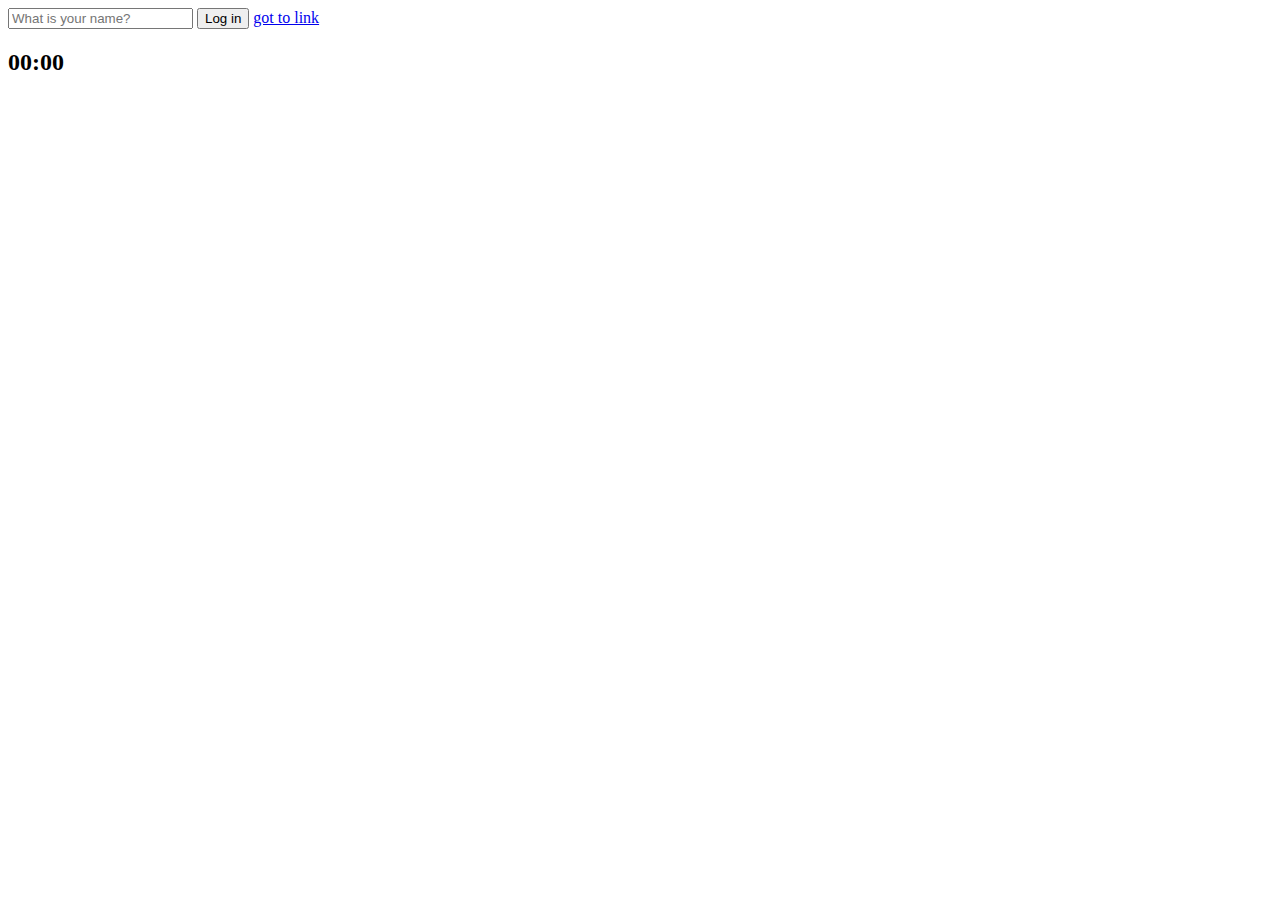
==== index.html @ 9eb89433 "0219" ====
<!DOCTYPE html>
<html lang="en">
<head>
    <meta charset="UTF-8">
    <meta http-equiv="X-UA-Compatible" content="IE=edge">
    <meta name="viewport" content="width=device-width, initial-scale=1.0">
    <title>document</title>
    <link rel="stylesheet" href="./style.css">
</head>
<body>
    <form class="hidden" id = "login-form">
        <input type="text" maxlength ="15"; placeholder="What is your name?" required>
        <input type="submit" value="Log in">
        <a href="www.naver.com">got to link</a>
    </form>
    <h2 id="clock">00:00</h2>
    <h1 id="greeting" class="hidden"></h1>
    <script src="./js/app.js"></script>
    <script src="js/clock.js"></script>
</body>
</html>
---- style.css ----
.hidden
{
    display: none;
}
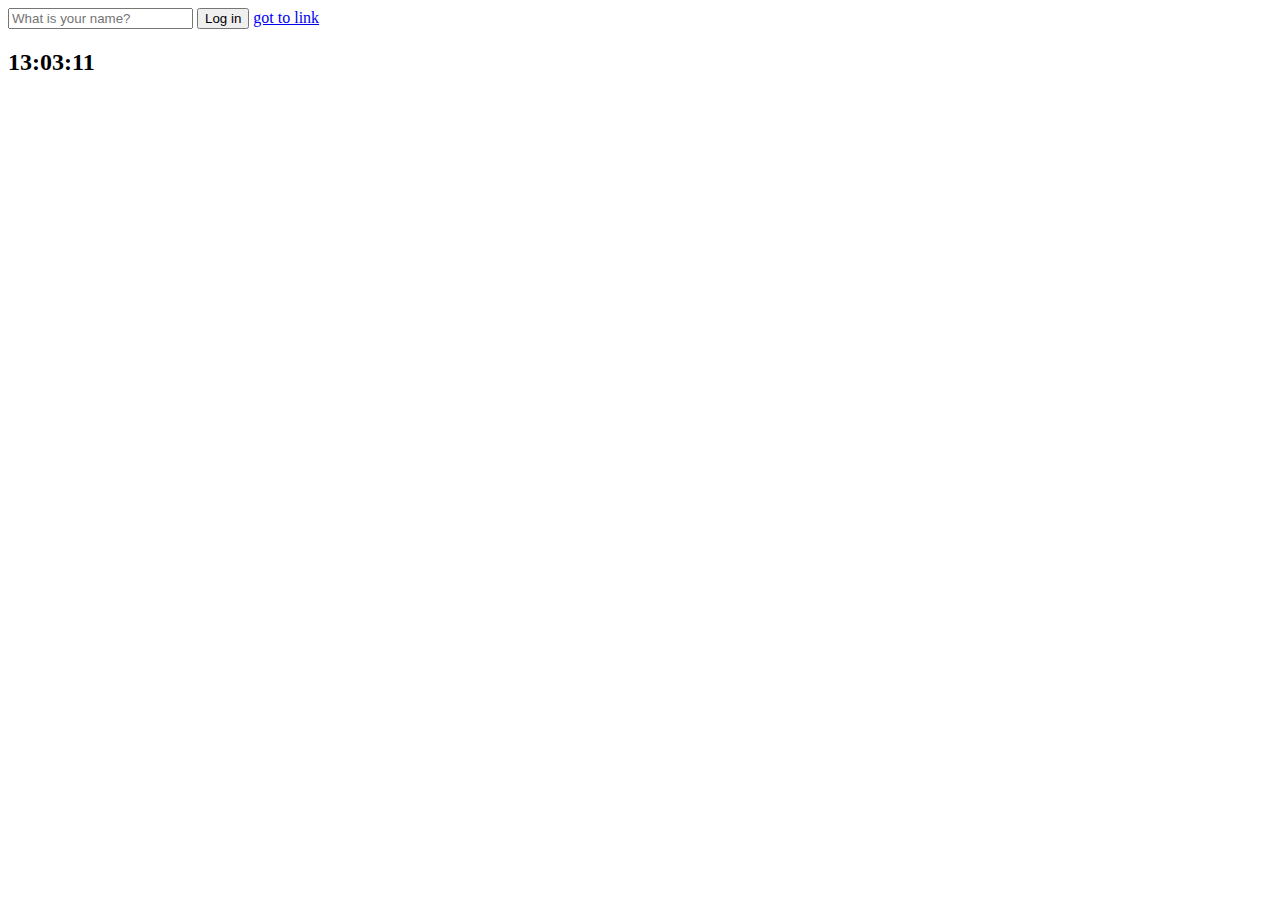
==== commit 45e8a227: "0220" ====
--- a/index.html
+++ b/index.html
@@ -13,7 +13,7 @@
         <input type="submit" value="Log in">
         <a href="www.naver.com">got to link</a>
     </form>
-    <h2 id="clock">00:00</h2>
+    <h2 id="clock">00:00:00</h2>
     <h1 id="greeting" class="hidden"></h1>
     <script src="./js/app.js"></script>
     <script src="js/clock.js"></script>
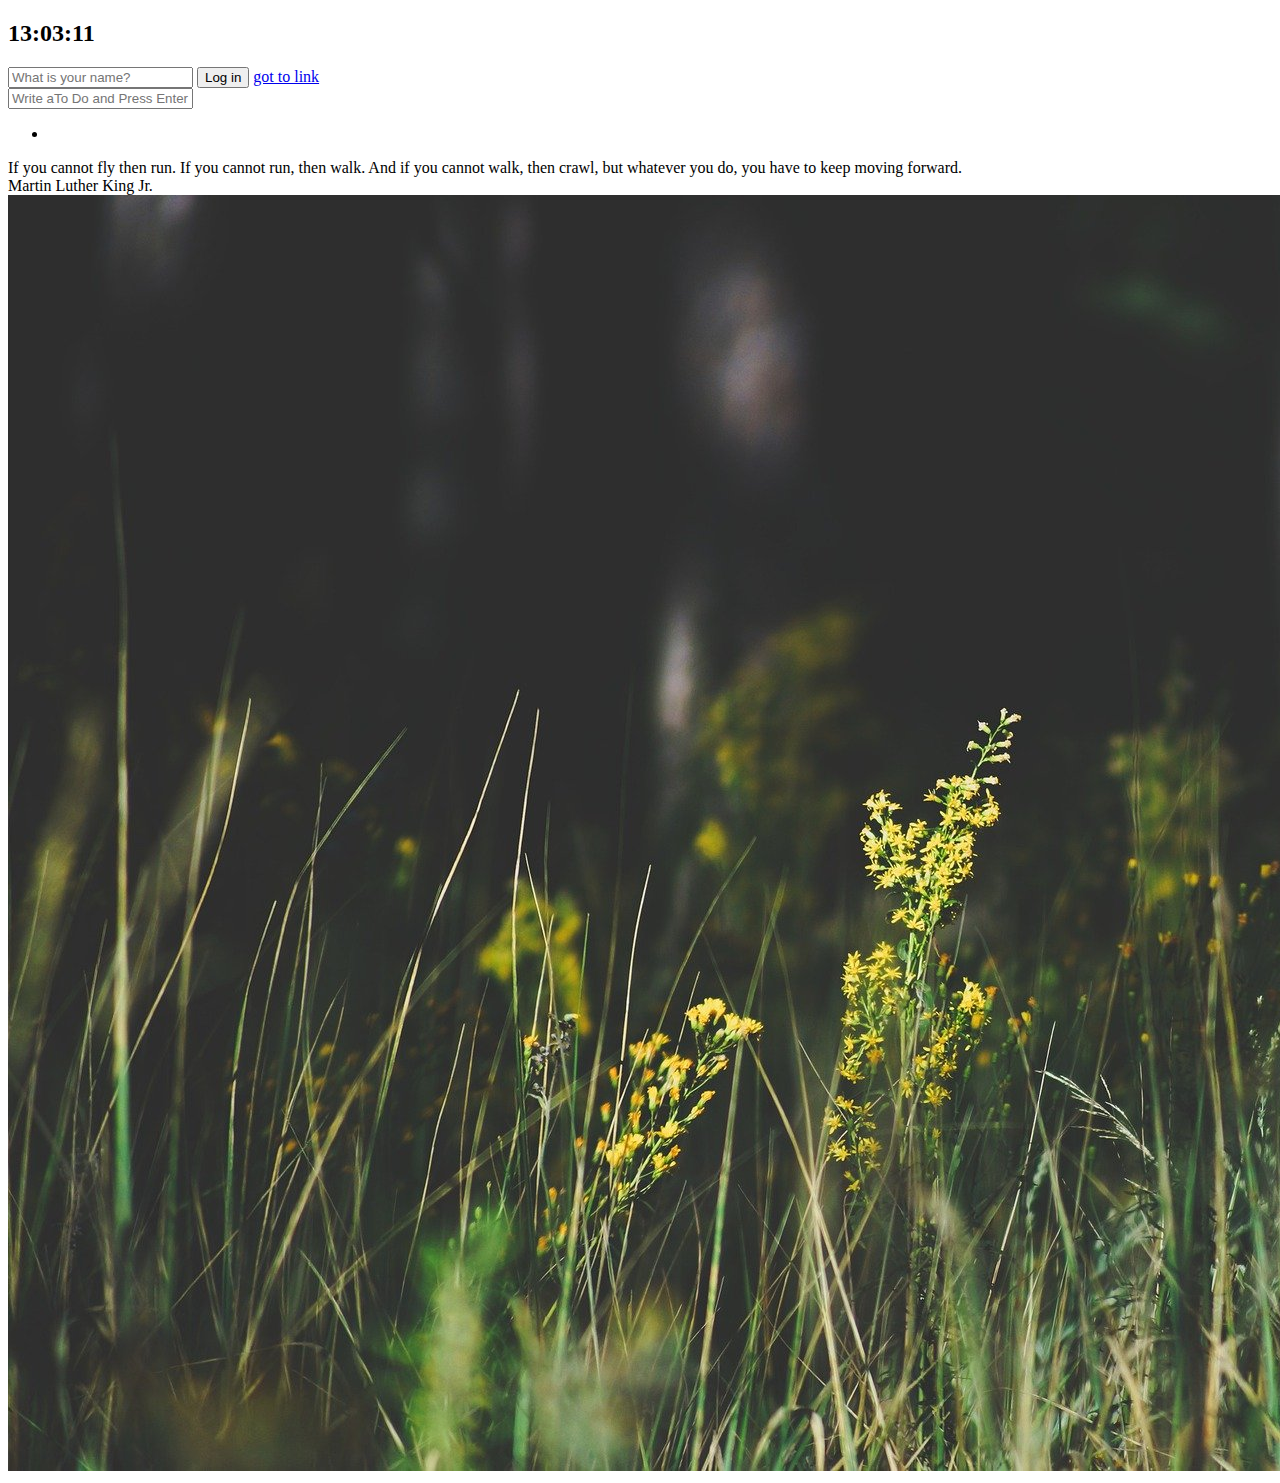
==== commit a20ce082: "0221" ====
--- a/index.html
+++ b/index.html
@@ -8,14 +8,27 @@
     <link rel="stylesheet" href="./style.css">
 </head>
 <body>
+    <h2 id="clock">00:00:00</h2>
+    <h1 id="greeting" class="hidden"></h1>
     <form class="hidden" id = "login-form">
         <input type="text" maxlength ="15"; placeholder="What is your name?" required>
         <input type="submit" value="Log in">
         <a href="www.naver.com">got to link</a>
     </form>
-    <h2 id="clock">00:00:00</h2>
-    <h1 id="greeting" class="hidden"></h1>
+    <form id="todo-form">
+        <input type="text" placeholder="Write aTo Do and Press Enter" required>
+    </form>
+    <ul id="todo-list">
+        <li></li>
+    </ul>
+    <div id="quote">
+        <span></span><br>
+        <span></span>
+    </div>
     <script src="./js/app.js"></script>
     <script src="js/clock.js"></script>
+    <script src="./js/quotes.js"></script>
+    <script src="./js/background.js"></script>
+    <script src="./js/todo.js"></script>
 </body>
 </html>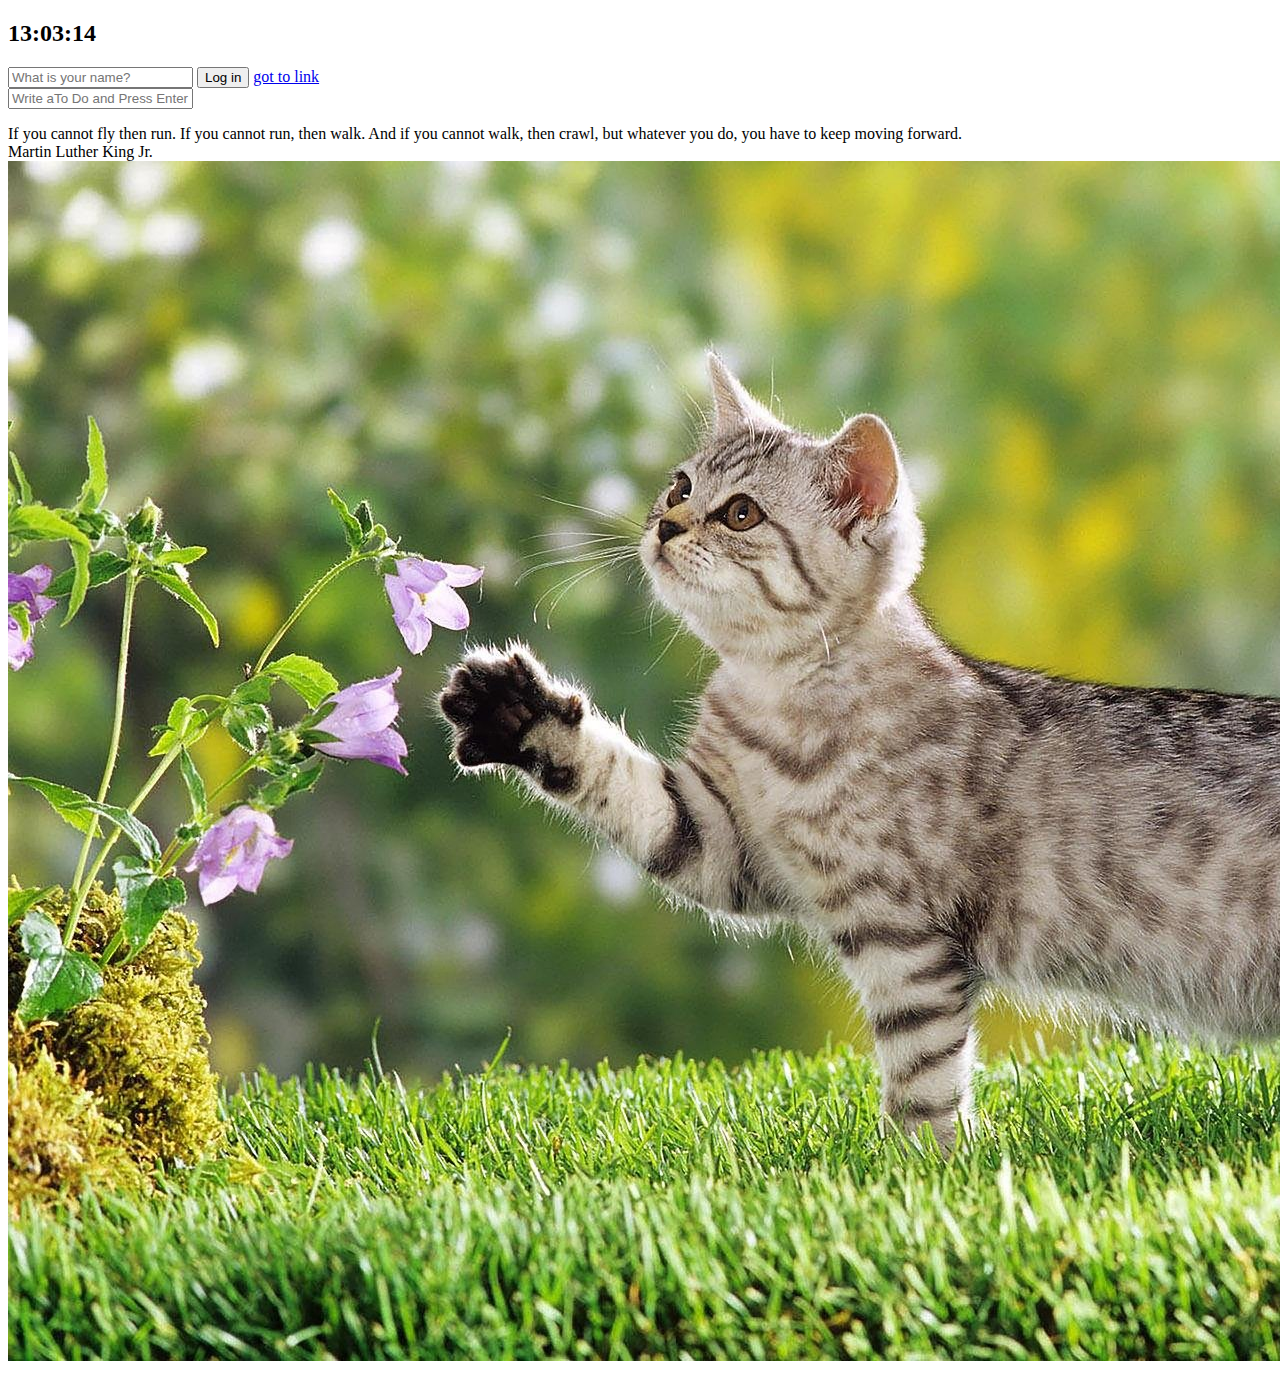
==== commit 4e924247: "0225" ====
--- a/index.html
+++ b/index.html
@@ -19,7 +19,6 @@
         <input type="text" placeholder="Write aTo Do and Press Enter" required>
     </form>
     <ul id="todo-list">
-        <li></li>
     </ul>
     <div id="quote">
         <span></span><br>
--- a/style.css
+++ b/style.css
@@ -1,4 +1,8 @@
 .hidden
 {
     display: none;
+}
+
+#todo-list{
+    list-style-type: none;
 }